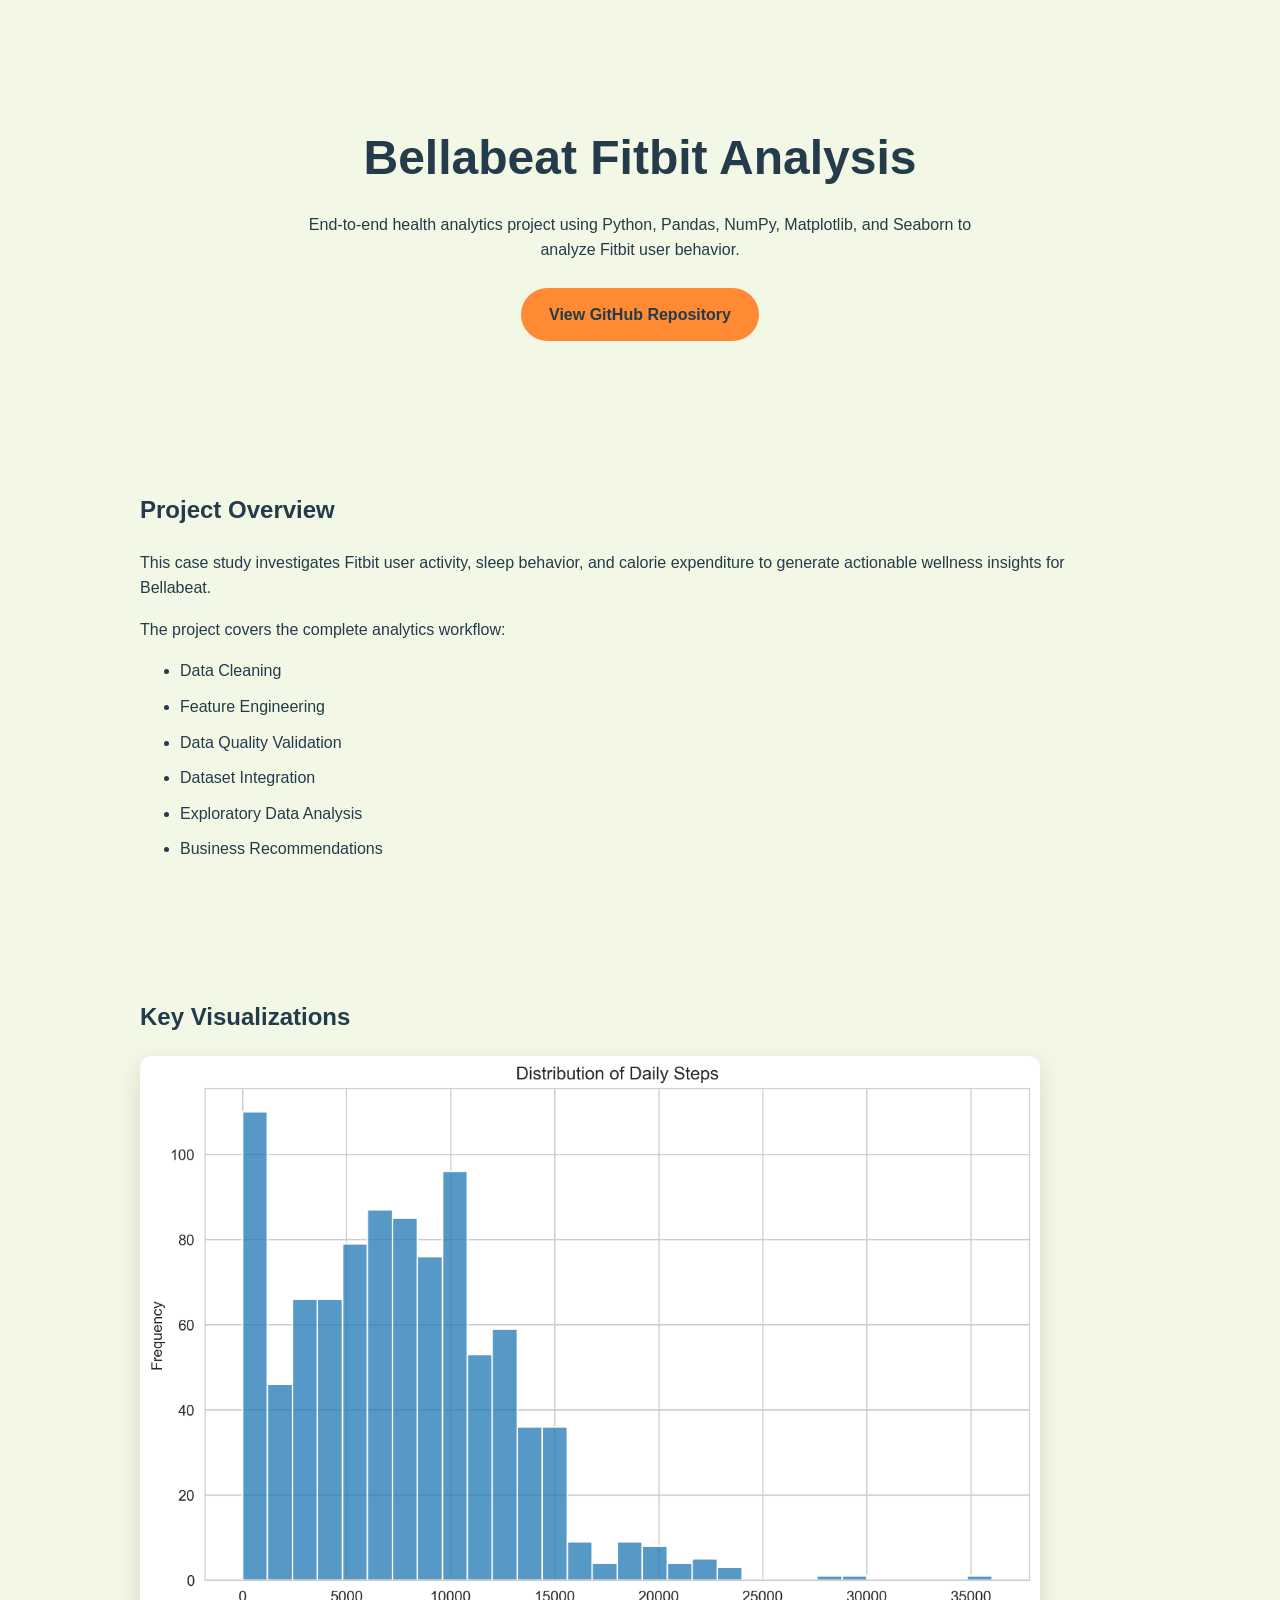
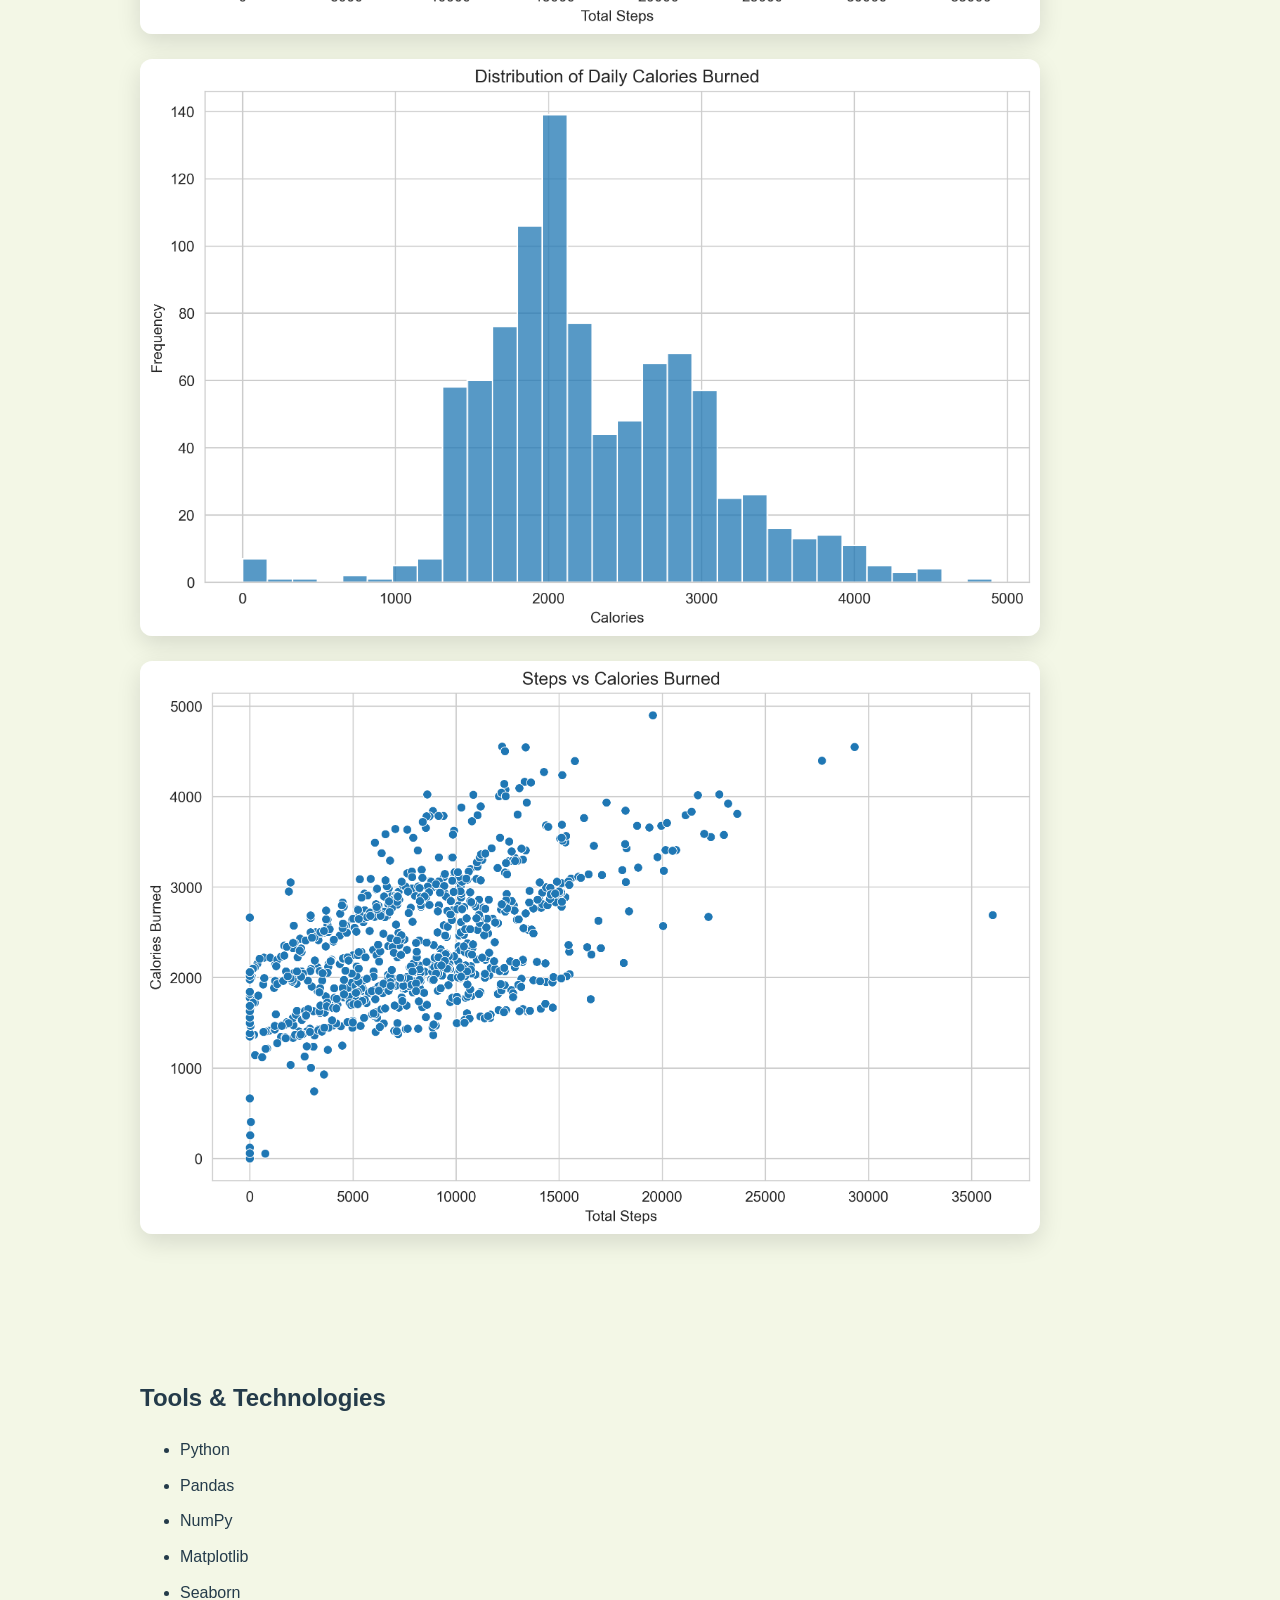
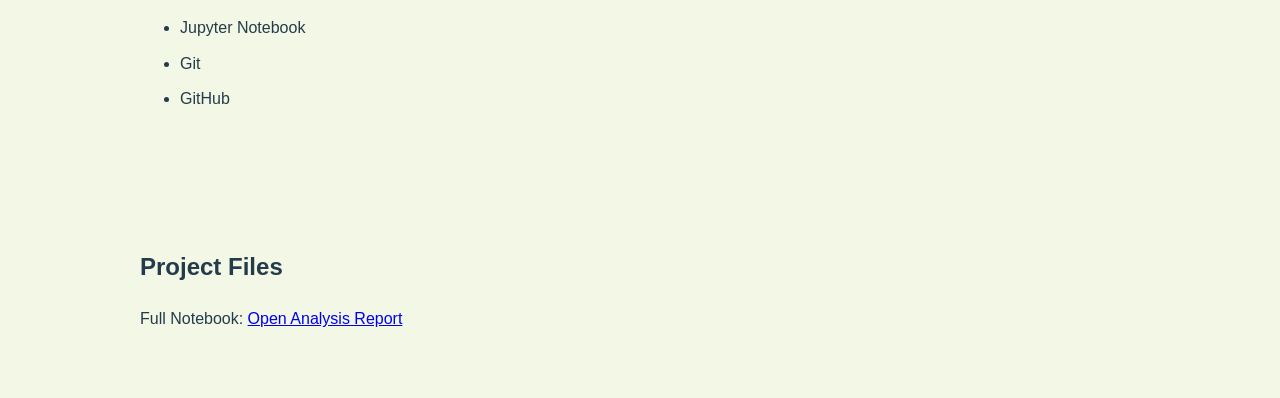
==== index.html @ 6a0adf75 "Add GitHub Pages files" ====
<!DOCTYPE html>
<html lang="en">

<head>

    <meta charset="UTF-8">

    <meta name="viewport"
          content="width=device-width, initial-scale=1.0">

    <title>Bellabeat Fitbit Analysis</title>

    <link rel="stylesheet" href="style.css">

</head>

<body>

<section class="hero">

    <h1>Bellabeat Fitbit Analysis</h1>

    <p>
        End-to-end health analytics project using
        Python, Pandas, NumPy, Matplotlib, and Seaborn
        to analyze Fitbit user behavior.
    </p>

    <a href="https://github.com/alfred-iheanacho/bellabeat-fitbit-analysis"
       class="custom-btn">
        View GitHub Repository
    </a>

</section>

<section>

    <h2>Project Overview</h2>

    <p>
        This case study investigates Fitbit user activity,
        sleep behavior, and calorie expenditure to generate
        actionable wellness insights for Bellabeat.
    </p>

    <p>
        The project covers the complete analytics workflow:
    </p>

    <ul>
        <li>Data Cleaning</li>
        <li>Feature Engineering</li>
        <li>Data Quality Validation</li>
        <li>Dataset Integration</li>
        <li>Exploratory Data Analysis</li>
        <li>Business Recommendations</li>
    </ul>

</section>

<section>

    <h2>Key Visualizations</h2>

    <img
        src="outputs/charts/steps_distribution.png"
        alt="Steps Distribution">

    <img
        src="outputs/charts/calories_distribution.png"
        alt="Calories Distribution">

    <img
        src="outputs/charts/steps_vs_calories.png"
        alt="Steps vs Calories">

</section>

<section>

    <h2>Tools & Technologies</h2>

    <ul>
        <li>Python</li>
        <li>Pandas</li>
        <li>NumPy</li>
        <li>Matplotlib</li>
        <li>Seaborn</li>
        <li>Jupyter Notebook</li>
        <li>Git</li>
        <li>GitHub</li>
    </ul>

</section>

<section>

    <h2>Project Files</h2>

    <p>
        Full Notebook:
        <a href="notebooks/bellabeat_analysis.html">
            Open Analysis Report
        </a>
    </p>

</section>

</body>
</html>
---- style.css ----
body {

background: #f3f7e6;

color: #243b4a;

font-family: "Segoe UI", sans-serif;

margin: 0;

padding: 0;

line-height: 1.6;

}

.hero {

text-align: center;

padding: 80px 20px;

background: #f3f7e6;

}

.hero h1 {

font-size: 3rem;

margin-bottom: 15px;

}

.hero p {

max-width: 700px;

margin: auto;

}

.custom-btn {

display: inline-block;

margin-top: 25px;

background: #ff8a33;

color: #243b4a;

padding: 14px 28px;

border-radius: 999px;

text-decoration: none;

font-weight: bold;

}

.custom-btn:hover {

background: #e67628;

}

section {

max-width: 1000px;

margin: auto;

padding: 50px 20px;

}

h2 {

color: #243b4a;

}

img {

width: 100%;

max-width: 900px;

display: block;

margin-bottom: 25px;

border-radius: 12px;

box-shadow: 0 8px 25px rgba(0,0,0,0.12);

}

ul li {

margin-bottom: 10px;

}
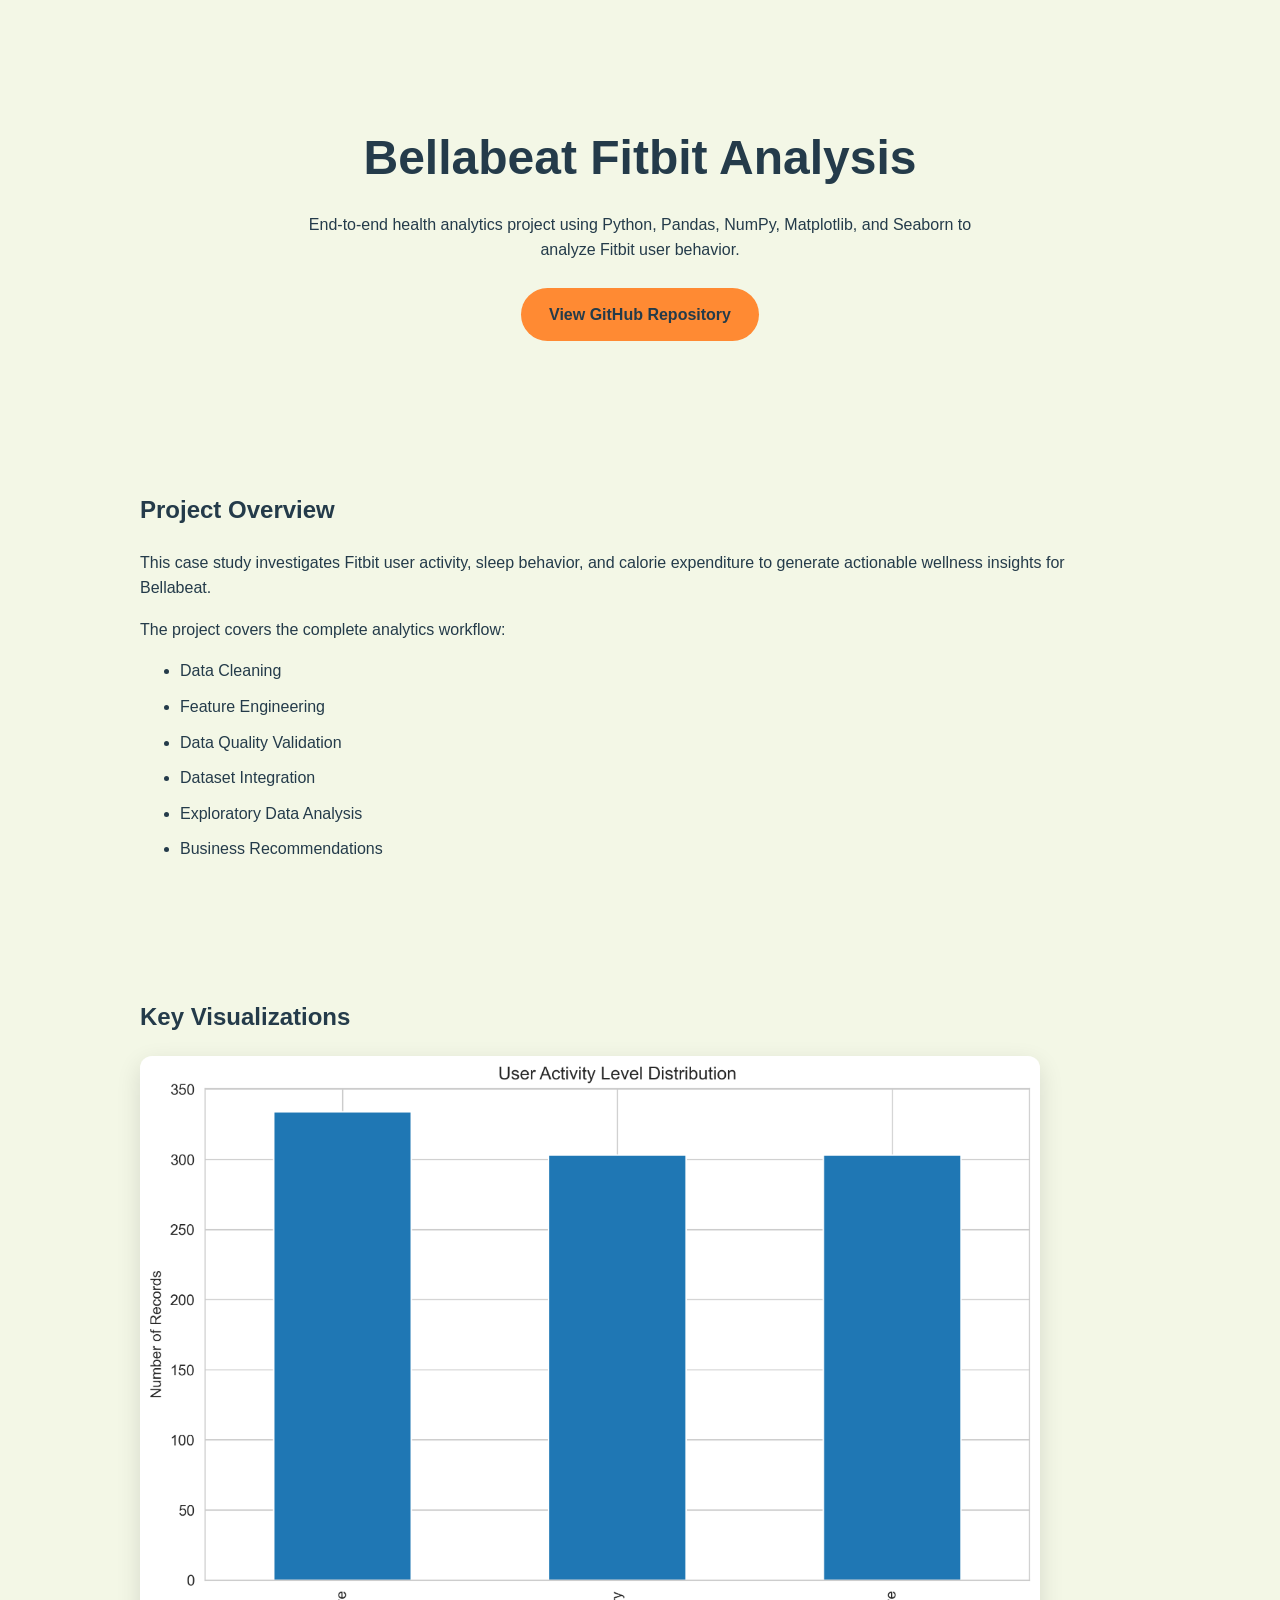
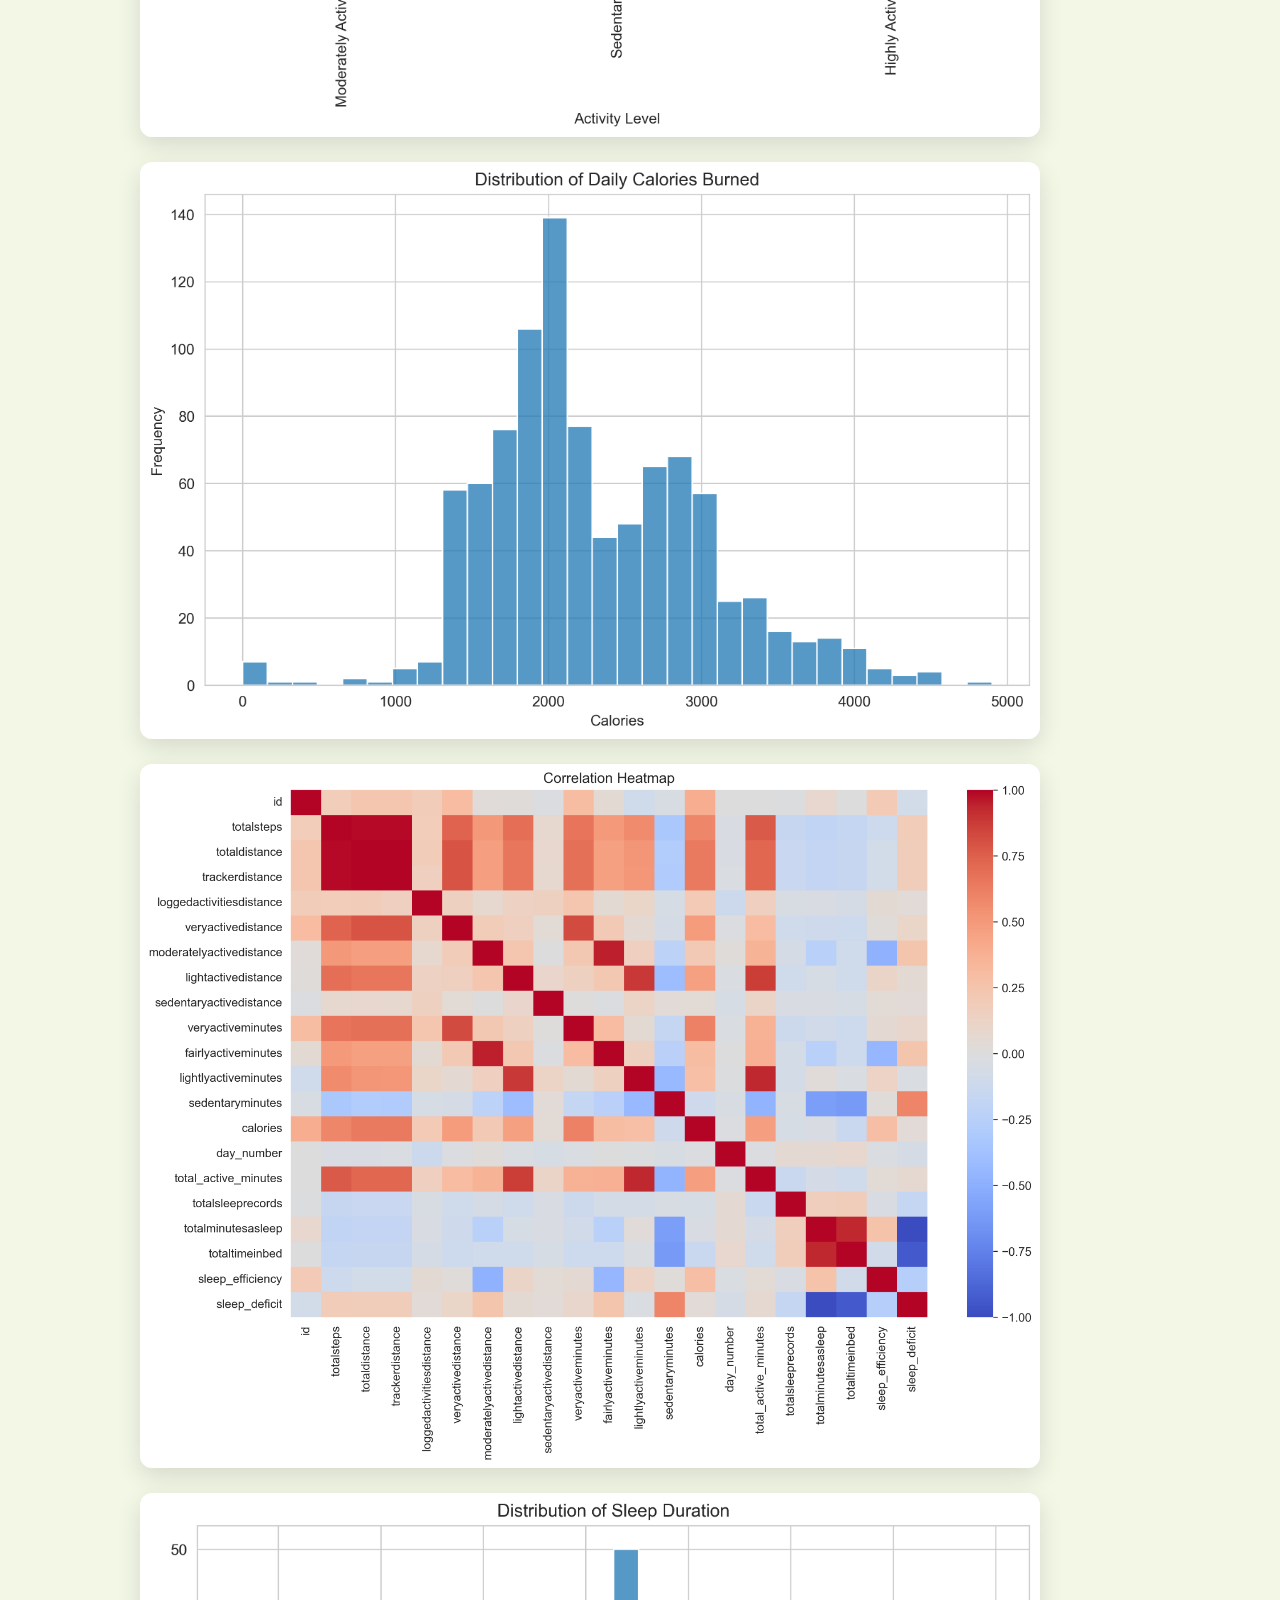
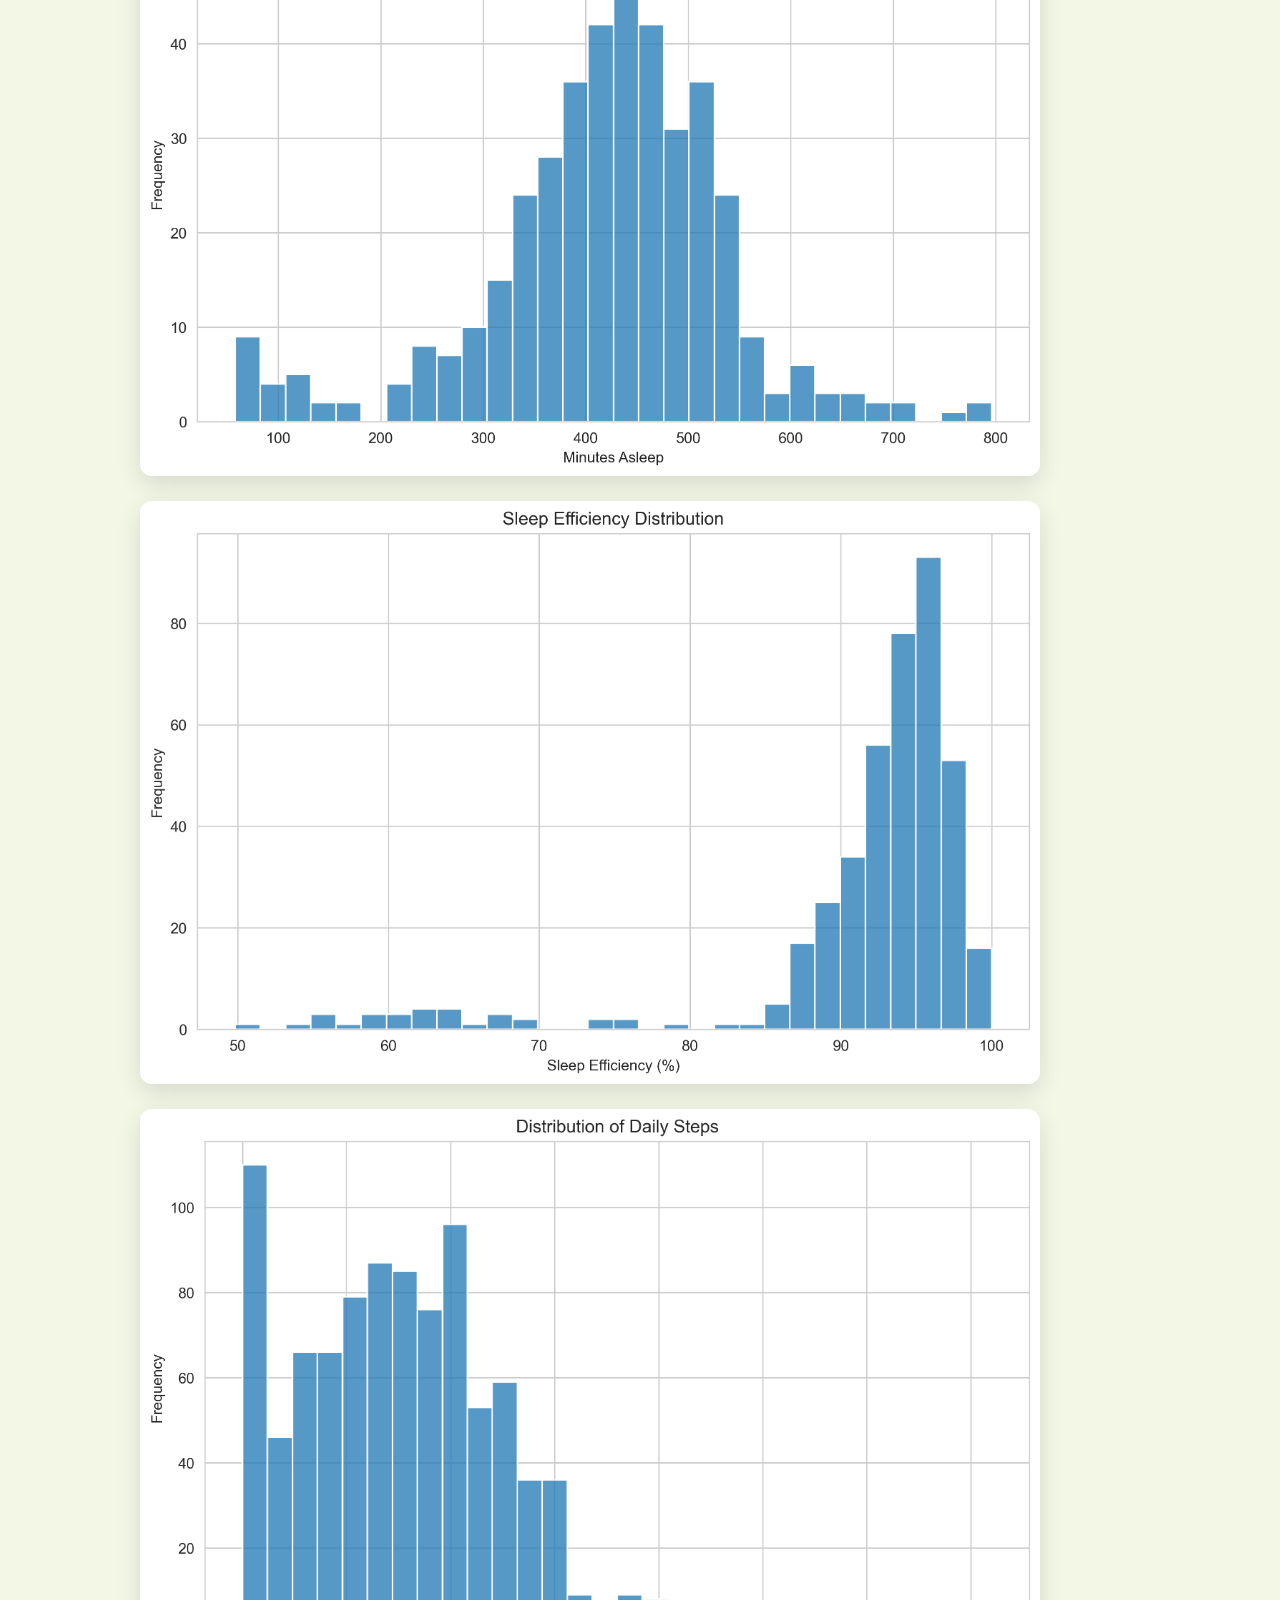
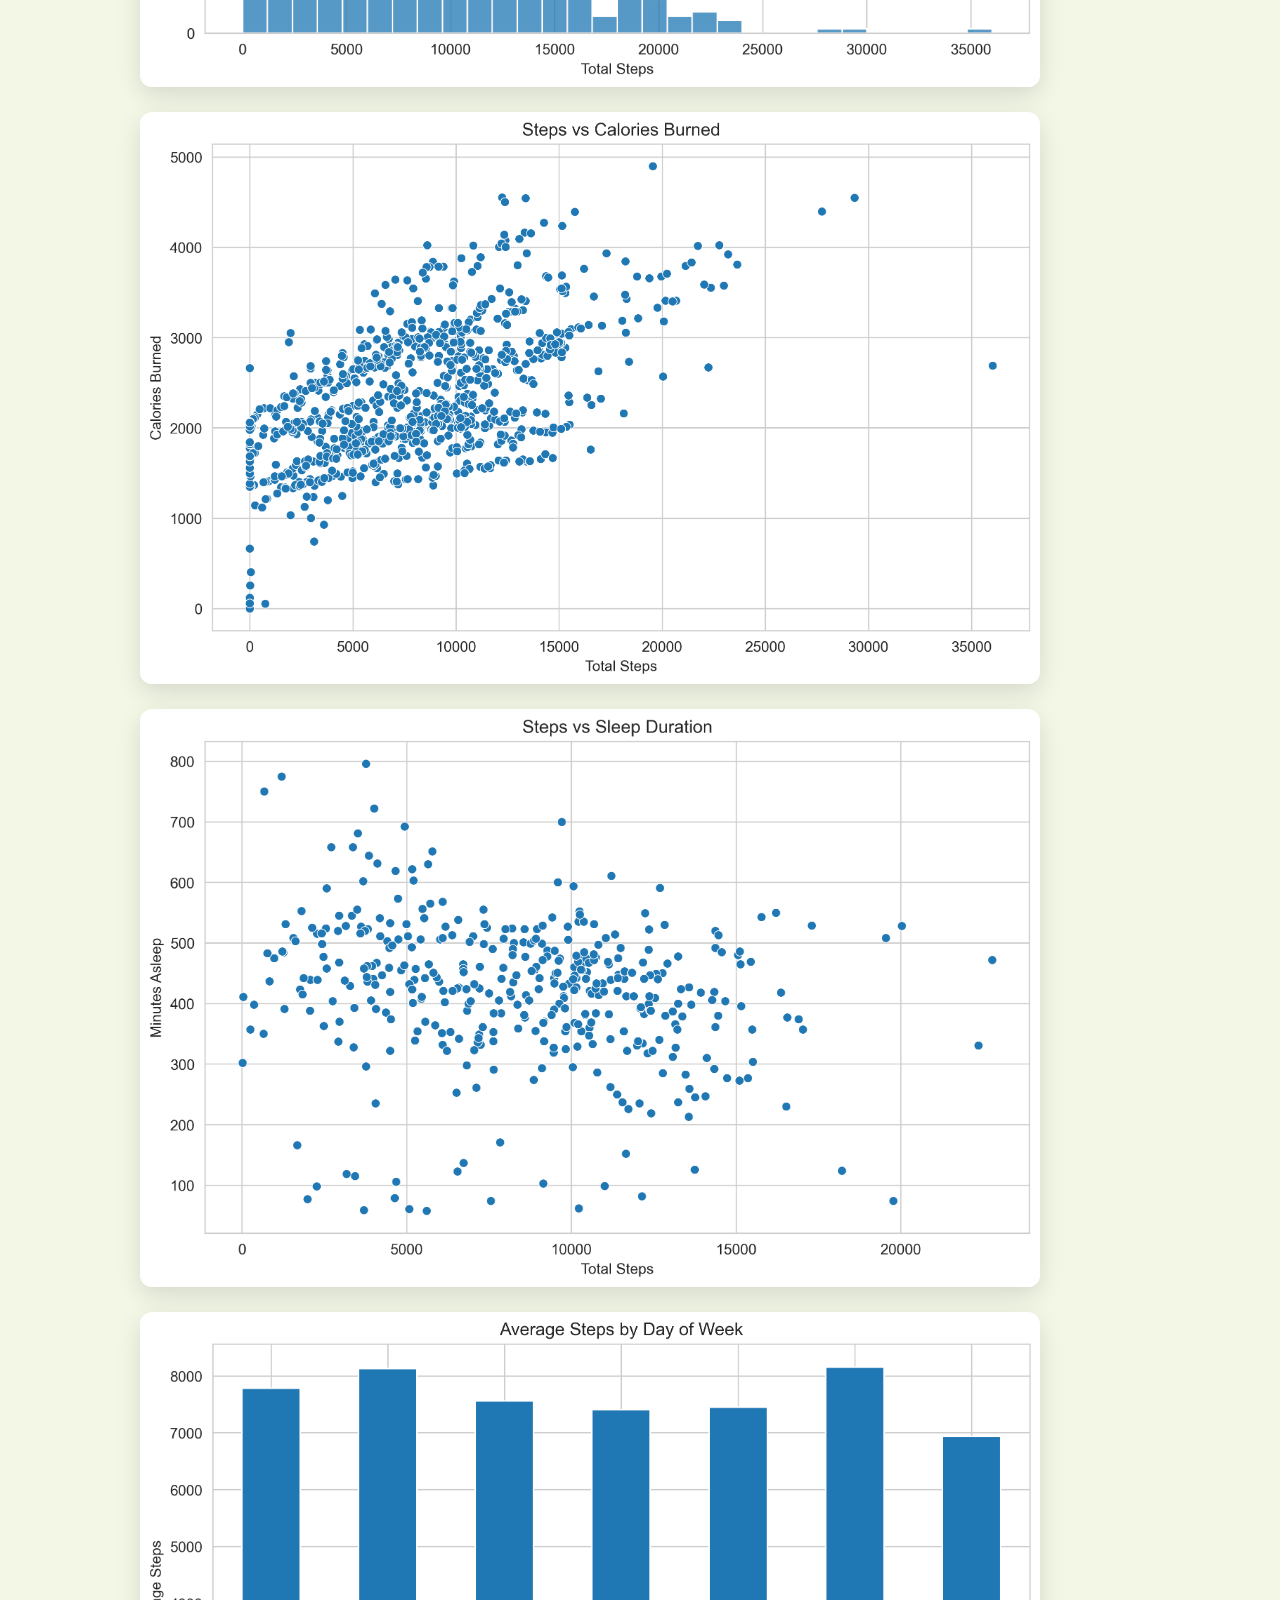
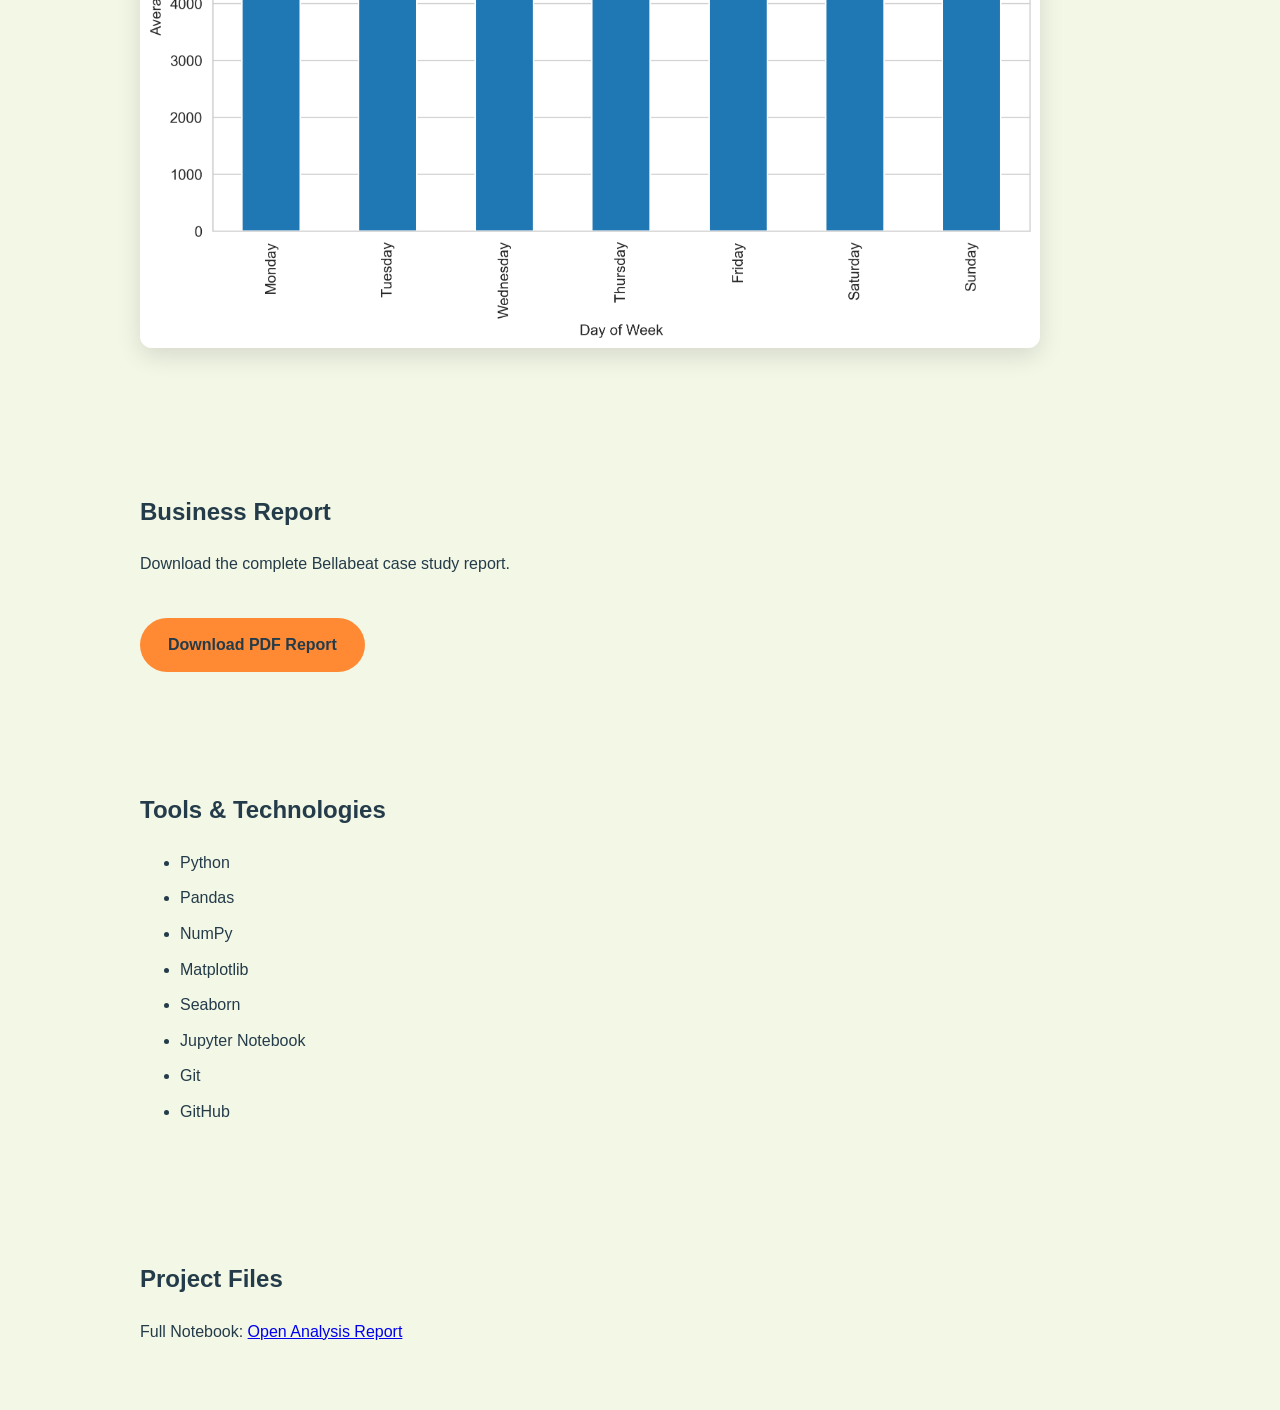
==== commit c18d2a0b: "Add all charts and PDF report" ====
--- a/index.html
+++ b/index.html
@@ -62,17 +62,46 @@
 
     <h2>Key Visualizations</h2>
 
-    <img
-        src="outputs/charts/steps_distribution.png"
-        alt="Steps Distribution">
+    <img src="outputs/charts/activity_segments.png"
+         alt="Activity Segments">
 
-    <img
-        src="outputs/charts/calories_distribution.png"
-        alt="Calories Distribution">
+    <img src="outputs/charts/calories_distribution.png"
+         alt="Calories Distribution">
 
-    <img
-        src="outputs/charts/steps_vs_calories.png"
-        alt="Steps vs Calories">
+    <img src="outputs/charts/correlation_heatmap.png"
+         alt="Correlation Heatmap">
+
+    <img src="outputs/charts/sleep_duration_distribution.png"
+         alt="Sleep Duration Distribution">
+
+    <img src="outputs/charts/sleep_efficiency_distribution.png"
+         alt="Sleep Efficiency Distribution">
+
+    <img src="outputs/charts/steps_distribution.png"
+         alt="Steps Distribution">
+
+    <img src="outputs/charts/steps_vs_calories.png"
+         alt="Steps vs Calories">
+
+    <img src="outputs/charts/steps_vs_sleep.png"
+         alt="Steps vs Sleep">
+
+    <img src="outputs/charts/weekday_activity.png"
+         alt="Weekday Activity">
+
+</section>
+<section>
+
+    <h2>Business Report</h2>
+
+    <p>
+        Download the complete Bellabeat case study report.
+    </p>
+
+    <a href="outputs/reports/BELLABEAT_CASE_STUDY_REPORT.pdf"
+       class="custom-btn">
+        Download PDF Report
+    </a>
 
 </section>
 
